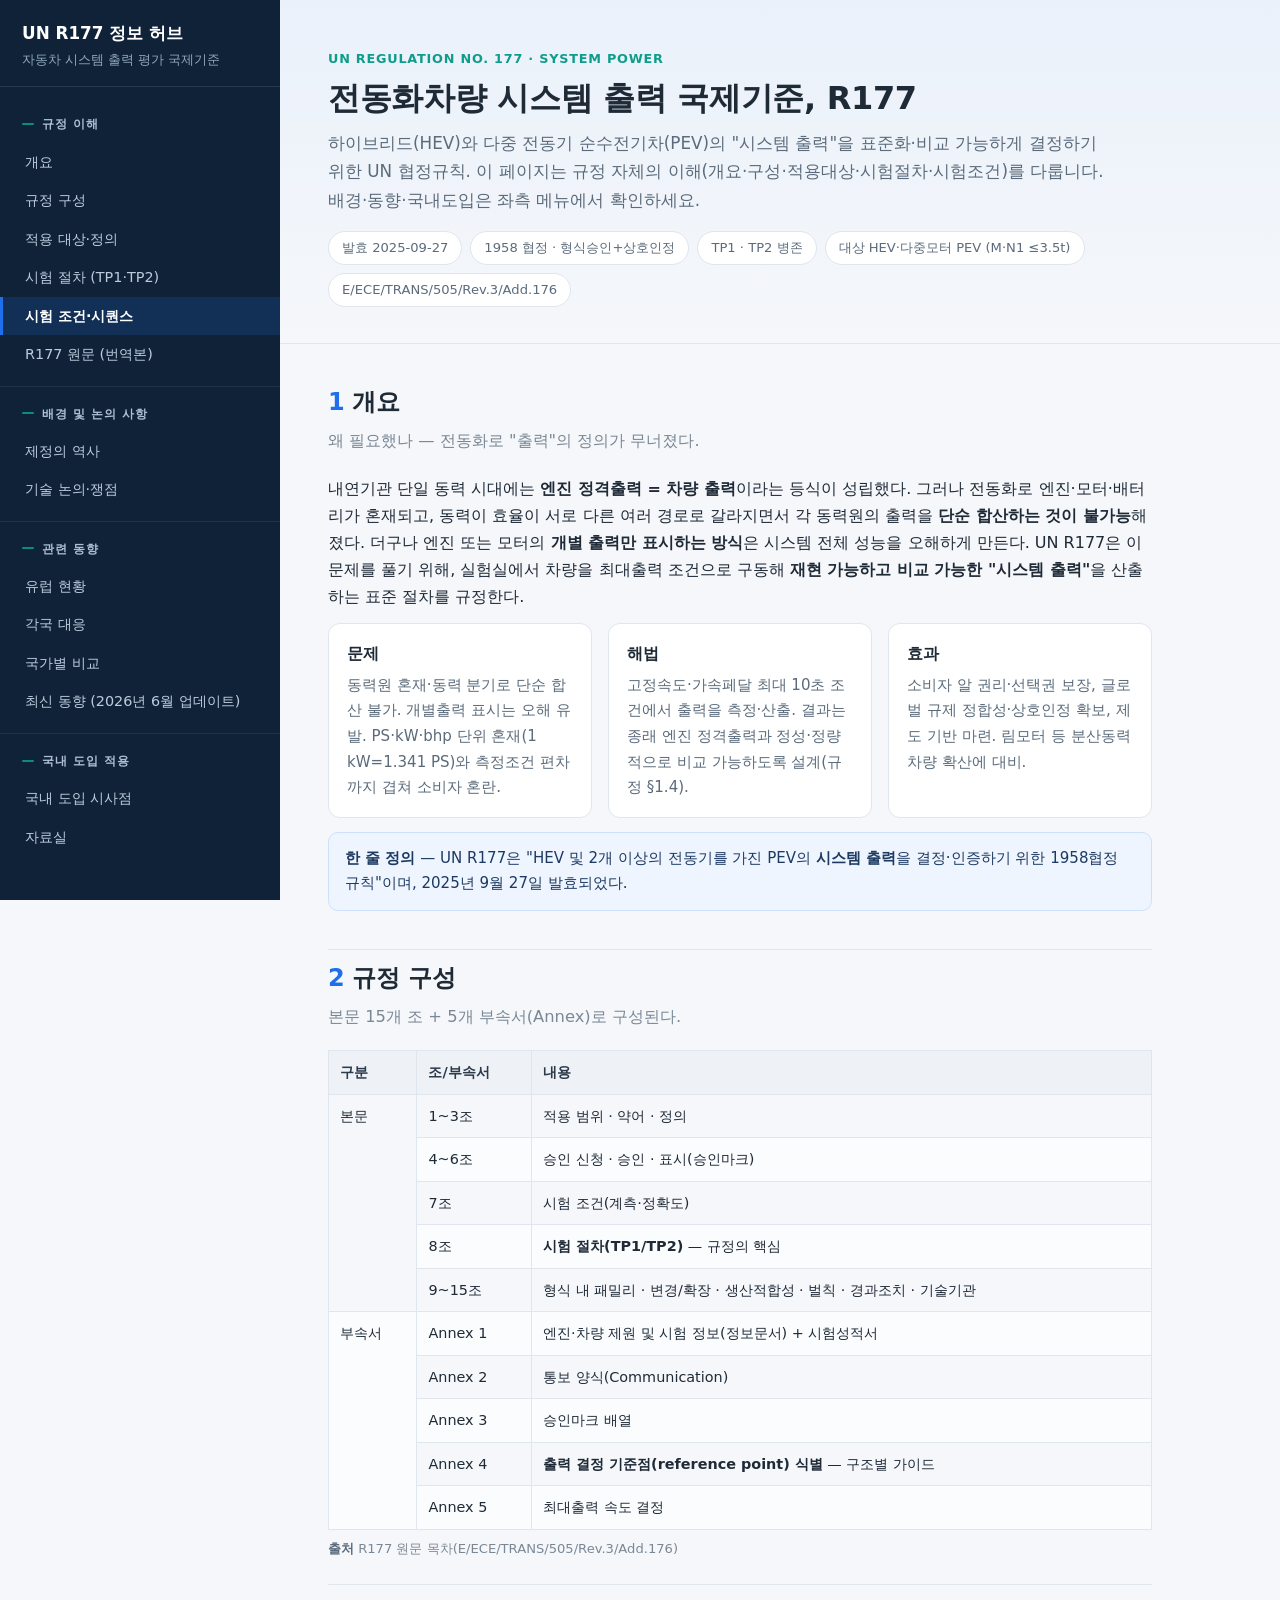
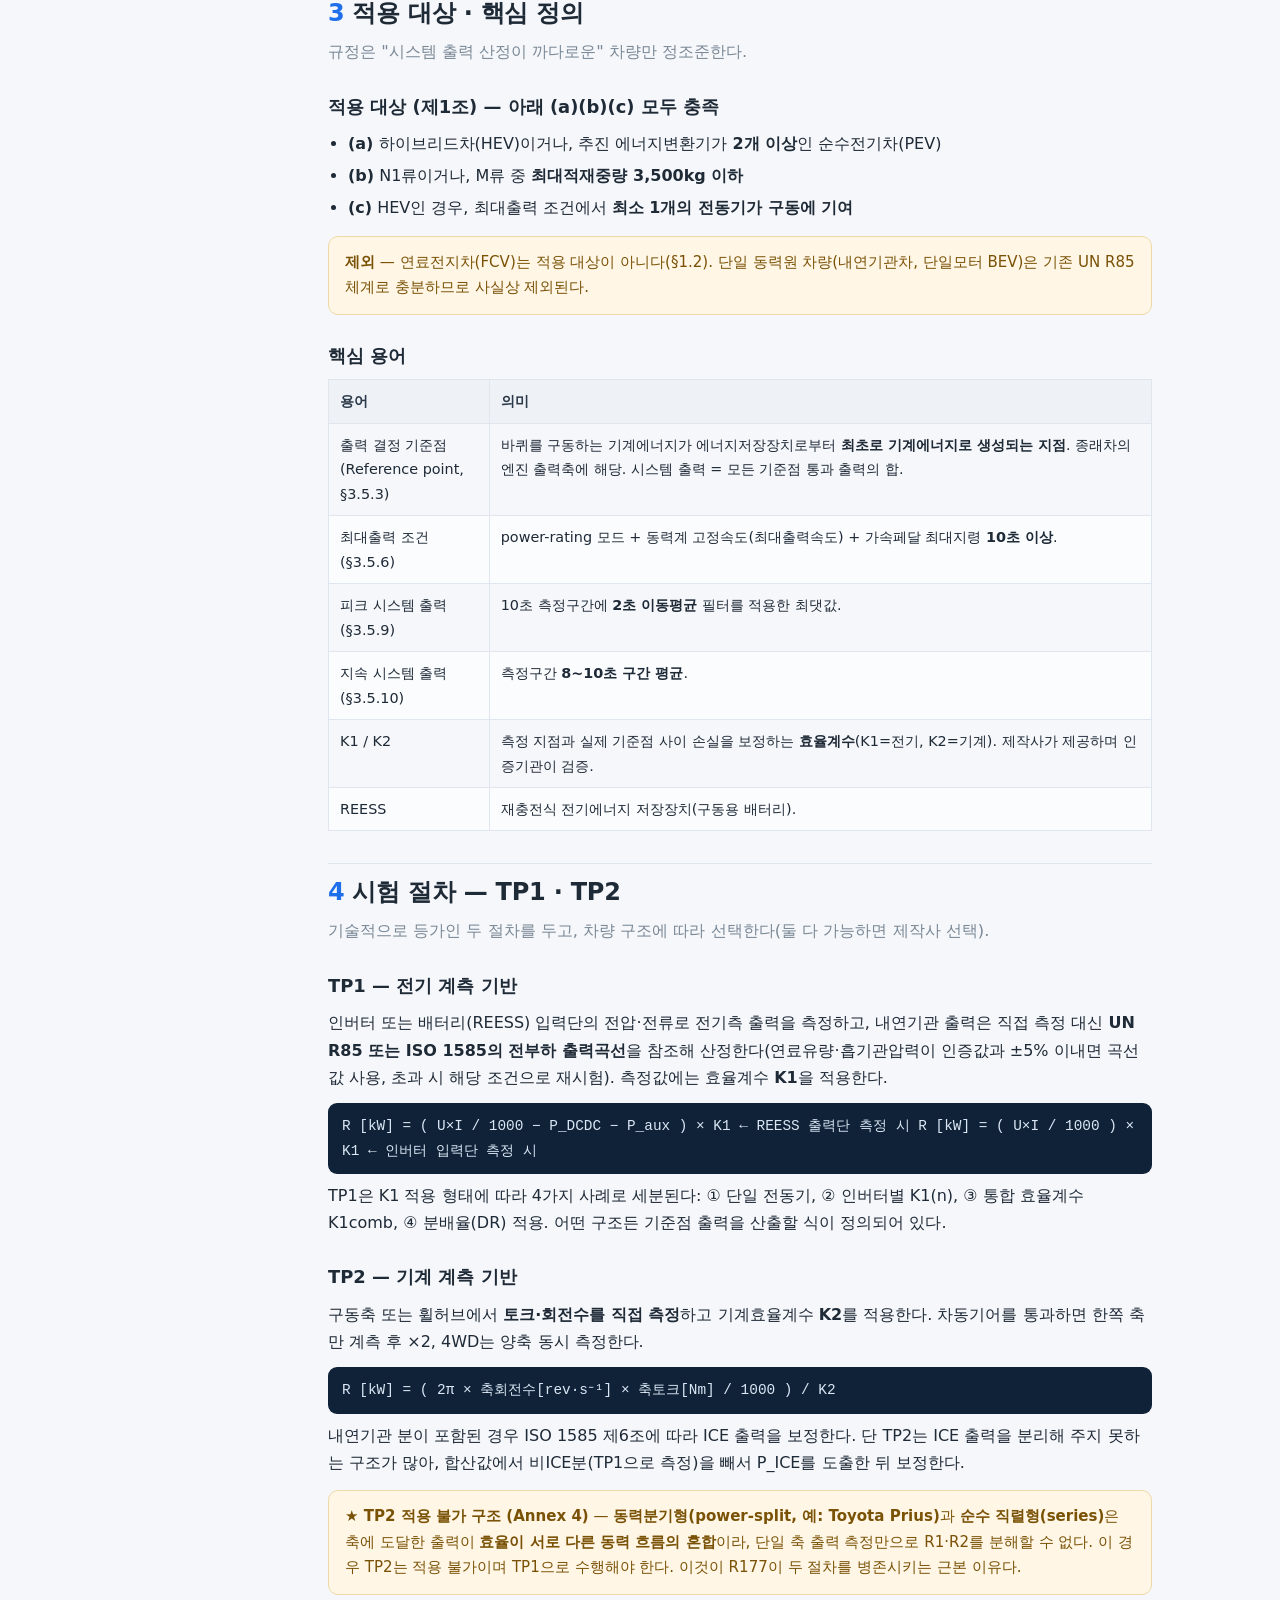
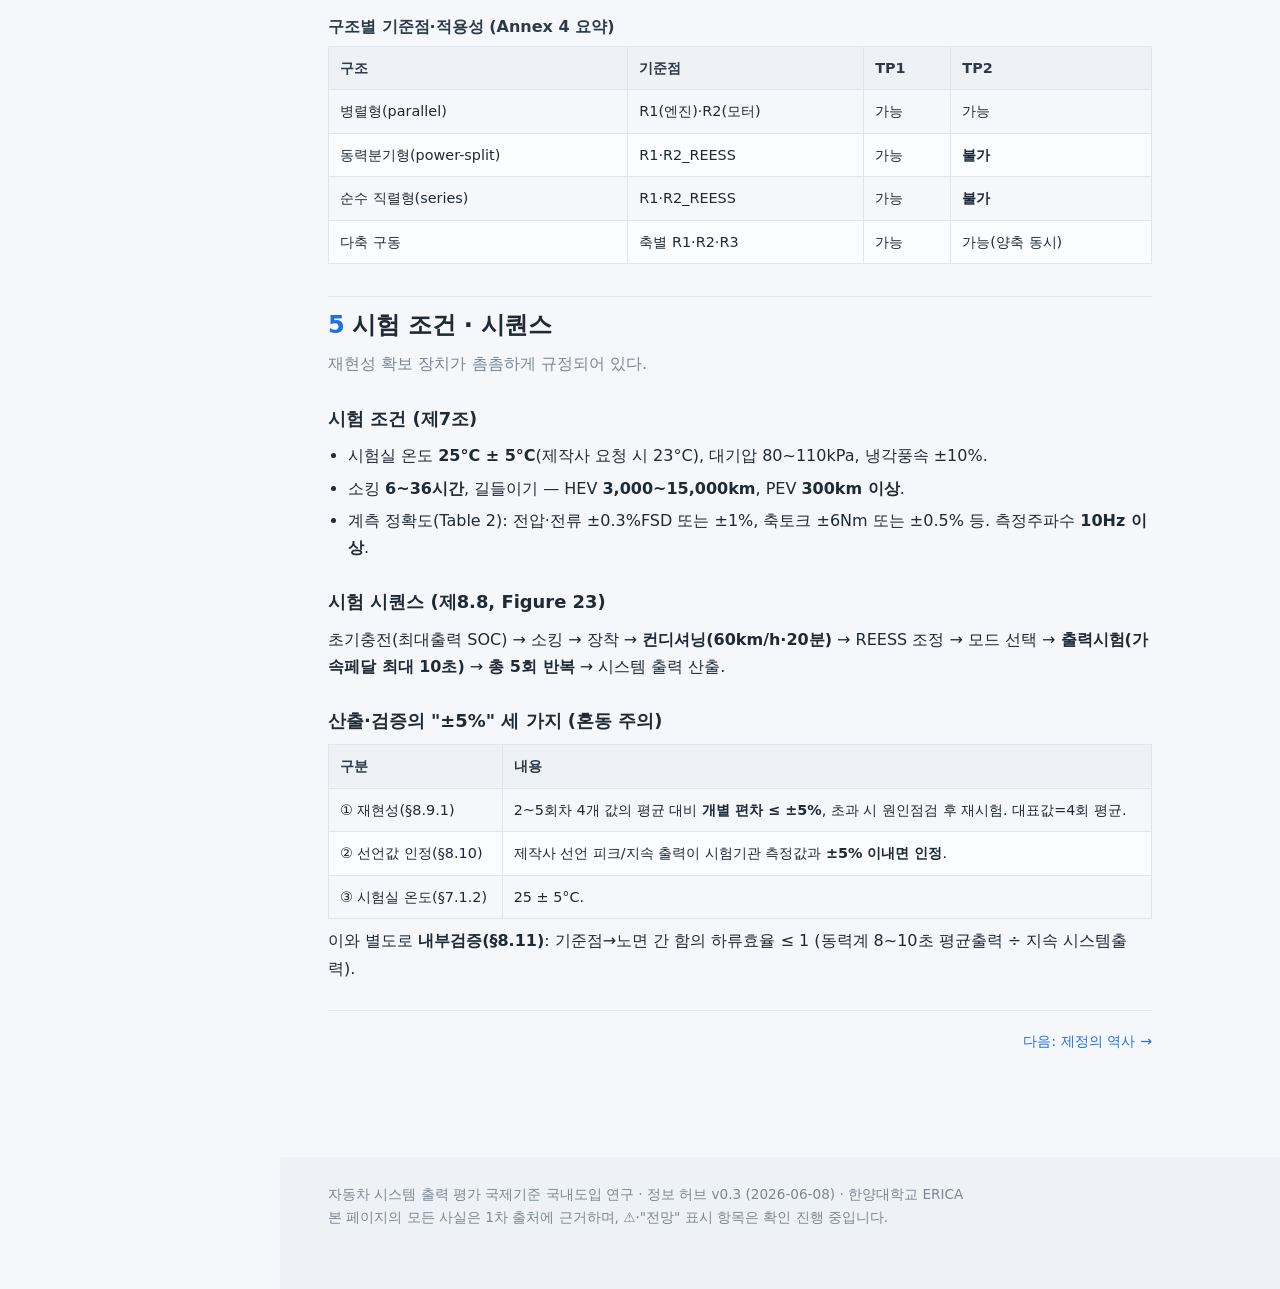
==== index.html @ b16c47c7 "Initial commit: 자동차 출력 평가 기준 웹사이트" ====
<!DOCTYPE html>
<html lang="ko">
<head>
<meta charset="UTF-8">
<meta name="viewport" content="width=device-width, initial-scale=1.0">
<title>규정 이해 — UN R177 정보 허브</title>
<link rel="stylesheet" href="styles.css">
</head>
<body data-page="index">
<div class="layout">
<aside id="sidebar"></aside>
<main>

<div class="hero">
  <div class="kick">UN Regulation No. 177 · System Power</div>
  <h1>전동화차량 시스템 출력 국제기준, R177</h1>
  <p>하이브리드(HEV)와 다중 전동기 순수전기차(PEV)의 "시스템 출력"을 표준화·비교 가능하게 결정하기 위한 UN 협정규칙. 이 페이지는 규정 자체의 이해(개요·구성·적용대상·시험절차·시험조건)를 다룹니다. 배경·동향·국내도입은 좌측 메뉴에서 확인하세요.</p>
  <div class="chips">
    <span class="chip">발효 2025-09-27</span>
    <span class="chip">1958 협정 · 형식승인+상호인정</span>
    <span class="chip">TP1 · TP2 병존</span>
    <span class="chip">대상 HEV·다중모터 PEV (M·N1 ≤3.5t)</span>
    <span class="chip">E/ECE/TRANS/505/Rev.3/Add.176</span>
  </div>
</div>

<div class="content">

<section id="overview">
  <h2><span class="num">1</span>개요</h2>
  <p class="lead">왜 필요했나 — 전동화로 "출력"의 정의가 무너졌다.</p>
  <p>내연기관 단일 동력 시대에는 <b>엔진 정격출력 = 차량 출력</b>이라는 등식이 성립했다. 그러나 전동화로 엔진·모터·배터리가 혼재되고, 동력이 효율이 서로 다른 여러 경로로 갈라지면서 각 동력원의 출력을 <b>단순 합산하는 것이 불가능</b>해졌다. 더구나 엔진 또는 모터의 <b>개별 출력만 표시하는 방식</b>은 시스템 전체 성능을 오해하게 만든다. UN R177은 이 문제를 풀기 위해, 실험실에서 차량을 최대출력 조건으로 구동해 <b>재현 가능하고 비교 가능한 "시스템 출력"</b>을 산출하는 표준 절차를 규정한다.</p>
  <div class="grid g3">
    <div class="card"><h4>문제</h4><p>동력원 혼재·동력 분기로 단순 합산 불가. 개별출력 표시는 오해 유발. PS·kW·bhp 단위 혼재(1 kW=1.341 PS)와 측정조건 편차까지 겹쳐 소비자 혼란.</p></div>
    <div class="card"><h4>해법</h4><p>고정속도·가속페달 최대 10초 조건에서 출력을 측정·산출. 결과는 종래 엔진 정격출력과 정성·정량적으로 비교 가능하도록 설계(규정 §1.4).</p></div>
    <div class="card"><h4>효과</h4><p>소비자 알 권리·선택권 보장, 글로벌 규제 정합성·상호인정 확보, 제도 기반 마련. 림모터 등 분산동력 차량 확산에 대비.</p></div>
  </div>
  <div class="callout info"><b>한 줄 정의</b> — UN R177은 "HEV 및 2개 이상의 전동기를 가진 PEV의 <b>시스템 출력</b>을 결정·인증하기 위한 1958협정 규칙"이며, 2025년 9월 27일 발효되었다.</div>
</section>

<section id="structure">
  <h2><span class="num">2</span>규정 구성</h2>
  <p class="lead">본문 15개 조 + 5개 부속서(Annex)로 구성된다.</p>
  <table>
    <thead><tr><th>구분</th><th>조/부속서</th><th>내용</th></tr></thead>
    <tbody>
      <tr><td rowspan="5">본문</td><td>1~3조</td><td>적용 범위 · 약어 · 정의</td></tr>
      <tr><td>4~6조</td><td>승인 신청 · 승인 · 표시(승인마크)</td></tr>
      <tr><td>7조</td><td>시험 조건(계측·정확도)</td></tr>
      <tr><td>8조</td><td><b>시험 절차(TP1/TP2)</b> — 규정의 핵심</td></tr>
      <tr><td>9~15조</td><td>형식 내 패밀리 · 변경/확장 · 생산적합성 · 벌칙 · 경과조치 · 기술기관</td></tr>
      <tr><td rowspan="5">부속서</td><td>Annex 1</td><td>엔진·차량 제원 및 시험 정보(정보문서) + 시험성적서</td></tr>
      <tr><td>Annex 2</td><td>통보 양식(Communication)</td></tr>
      <tr><td>Annex 3</td><td>승인마크 배열</td></tr>
      <tr><td>Annex 4</td><td><b>출력 결정 기준점(reference point) 식별</b> — 구조별 가이드</td></tr>
      <tr><td>Annex 5</td><td>최대출력 속도 결정</td></tr>
    </tbody>
  </table>
  <div class="src"><b>출처</b> R177 원문 목차(E/ECE/TRANS/505/Rev.3/Add.176)</div>
</section>

<section id="scope">
  <h2><span class="num">3</span>적용 대상 · 핵심 정의</h2>
  <p class="lead">규정은 "시스템 출력 산정이 까다로운" 차량만 정조준한다.</p>
  <h3>적용 대상 (제1조) — 아래 (a)(b)(c) 모두 충족</h3>
  <ul>
    <li><b>(a)</b> 하이브리드차(HEV)이거나, 추진 에너지변환기가 <b>2개 이상</b>인 순수전기차(PEV)</li>
    <li><b>(b)</b> N1류이거나, M류 중 <b>최대적재중량 3,500kg 이하</b></li>
    <li><b>(c)</b> HEV인 경우, 최대출력 조건에서 <b>최소 1개의 전동기가 구동에 기여</b></li>
  </ul>
  <div class="callout warn"><b>제외</b> — 연료전지차(FCV)는 적용 대상이 아니다(§1.2). 단일 동력원 차량(내연기관차, 단일모터 BEV)은 기존 UN R85 체계로 충분하므로 사실상 제외된다.</div>
  <h3>핵심 용어</h3>
  <table>
    <thead><tr><th>용어</th><th>의미</th></tr></thead>
    <tbody>
      <tr><td>출력 결정 기준점<br>(Reference point, §3.5.3)</td><td>바퀴를 구동하는 기계에너지가 에너지저장장치로부터 <b>최초로 기계에너지로 생성되는 지점</b>. 종래차의 엔진 출력축에 해당. 시스템 출력 = 모든 기준점 통과 출력의 합.</td></tr>
      <tr><td>최대출력 조건(§3.5.6)</td><td>power-rating 모드 + 동력계 고정속도(최대출력속도) + 가속페달 최대지령 <b>10초 이상</b>.</td></tr>
      <tr><td>피크 시스템 출력(§3.5.9)</td><td>10초 측정구간에 <b>2초 이동평균</b> 필터를 적용한 최댓값.</td></tr>
      <tr><td>지속 시스템 출력(§3.5.10)</td><td>측정구간 <b>8~10초 구간 평균</b>.</td></tr>
      <tr><td>K1 / K2</td><td>측정 지점과 실제 기준점 사이 손실을 보정하는 <b>효율계수</b>(K1=전기, K2=기계). 제작사가 제공하며 인증기관이 검증.</td></tr>
      <tr><td>REESS</td><td>재충전식 전기에너지 저장장치(구동용 배터리).</td></tr>
    </tbody>
  </table>
</section>

<section id="procedure">
  <h2><span class="num">4</span>시험 절차 — TP1 · TP2</h2>
  <p class="lead">기술적으로 등가인 두 절차를 두고, 차량 구조에 따라 선택한다(둘 다 가능하면 제작사 선택).</p>
  <h3>TP1 — 전기 계측 기반</h3>
  <p>인버터 또는 배터리(REESS) 입력단의 전압·전류로 전기측 출력을 측정하고, 내연기관 출력은 직접 측정 대신 <b>UN R85 또는 ISO 1585의 전부하 출력곡선</b>을 참조해 산정한다(연료유량·흡기관압력이 인증값과 ±5% 이내면 곡선값 사용, 초과 시 해당 조건으로 재시험). 측정값에는 효율계수 <b>K1</b>을 적용한다.</p>
  <div class="formula">R [kW] = ( U×I / 1000  −  P_DCDC  −  P_aux ) × K1   ← REESS 출력단 측정 시
R [kW] = ( U×I / 1000 ) × K1                          ← 인버터 입력단 측정 시</div>
  <p>TP1은 K1 적용 형태에 따라 4가지 사례로 세분된다: ① 단일 전동기, ② 인버터별 K1(n), ③ 통합 효율계수 K1comb, ④ 분배율(DR) 적용. 어떤 구조든 기준점 출력을 산출할 식이 정의되어 있다.</p>
  <h3>TP2 — 기계 계측 기반</h3>
  <p>구동축 또는 휠허브에서 <b>토크·회전수를 직접 측정</b>하고 기계효율계수 <b>K2</b>를 적용한다. 차동기어를 통과하면 한쪽 축만 계측 후 ×2, 4WD는 양축 동시 측정한다.</p>
  <div class="formula">R [kW] = ( 2π × 축회전수[rev·s⁻¹] × 축토크[Nm] / 1000 ) / K2</div>
  <p>내연기관 분이 포함된 경우 ISO 1585 제6조에 따라 ICE 출력을 보정한다. 단 TP2는 ICE 출력을 분리해 주지 못하는 구조가 많아, 합산값에서 비ICE분(TP1으로 측정)을 빼서 P_ICE를 도출한 뒤 보정한다.</p>
  <div class="callout warn"><b>★ TP2 적용 불가 구조 (Annex 4)</b> — <b>동력분기형(power-split, 예: Toyota Prius)</b>과 <b>순수 직렬형(series)</b>은 축에 도달한 출력이 <b>효율이 서로 다른 동력 흐름의 혼합</b>이라, 단일 축 출력 측정만으로 R1·R2를 분해할 수 없다. 이 경우 TP2는 적용 불가이며 TP1으로 수행해야 한다. 이것이 R177이 두 절차를 병존시키는 근본 이유다.</div>
  <h4>구조별 기준점·적용성 (Annex 4 요약)</h4>
  <table>
    <thead><tr><th>구조</th><th>기준점</th><th>TP1</th><th>TP2</th></tr></thead>
    <tbody>
      <tr><td>병렬형(parallel)</td><td>R1(엔진)·R2(모터)</td><td>가능</td><td>가능</td></tr>
      <tr><td>동력분기형(power-split)</td><td>R1·R2_REESS</td><td>가능</td><td><b>불가</b></td></tr>
      <tr><td>순수 직렬형(series)</td><td>R1·R2_REESS</td><td>가능</td><td><b>불가</b></td></tr>
      <tr><td>다축 구동</td><td>축별 R1·R2·R3</td><td>가능</td><td>가능(양축 동시)</td></tr>
    </tbody>
  </table>
</section>

<section id="conditions">
  <h2><span class="num">5</span>시험 조건 · 시퀀스</h2>
  <p class="lead">재현성 확보 장치가 촘촘하게 규정되어 있다.</p>
  <h3>시험 조건 (제7조)</h3>
  <ul>
    <li>시험실 온도 <b>25°C ± 5°C</b>(제작사 요청 시 23°C), 대기압 80~110kPa, 냉각풍속 ±10%.</li>
    <li>소킹 <b>6~36시간</b>, 길들이기 — HEV <b>3,000~15,000km</b>, PEV <b>300km 이상</b>.</li>
    <li>계측 정확도(Table 2): 전압·전류 ±0.3%FSD 또는 ±1%, 축토크 ±6Nm 또는 ±0.5% 등. 측정주파수 <b>10Hz 이상</b>.</li>
  </ul>
  <h3>시험 시퀀스 (제8.8, Figure 23)</h3>
  <p>초기충전(최대출력 SOC) → 소킹 → 장착 → <b>컨디셔닝(60km/h·20분)</b> → REESS 조정 → 모드 선택 → <b>출력시험(가속페달 최대 10초)</b> → <b>총 5회 반복</b> → 시스템 출력 산출.</p>
  <h3>산출·검증의 "±5%" 세 가지 (혼동 주의)</h3>
  <table>
    <thead><tr><th>구분</th><th>내용</th></tr></thead>
    <tbody>
      <tr><td>① 재현성(§8.9.1)</td><td>2~5회차 4개 값의 평균 대비 <b>개별 편차 ≤ ±5%</b>, 초과 시 원인점검 후 재시험. 대표값=4회 평균.</td></tr>
      <tr><td>② 선언값 인정(§8.10)</td><td>제작사 선언 피크/지속 출력이 시험기관 측정값과 <b>±5% 이내면 인정</b>.</td></tr>
      <tr><td>③ 시험실 온도(§7.1.2)</td><td>25 ± 5°C.</td></tr>
    </tbody>
  </table>
  <p>이와 별도로 <b>내부검증(§8.11)</b>: 기준점→노면 간 함의 하류효율 ≤ 1 (동력계 8~10초 평균출력 ÷ 지속 시스템출력).</p>
  <div class="pagenav"><span></span><a href="history.html">다음: 제정의 역사 →</a></div>
</section>

</div>
<footer>
  자동차 시스템 출력 평가 국제기준 국내도입 연구 · 정보 허브 v0.3 (2026-06-08) · 한양대학교 ERICA<br>
  본 페이지의 모든 사실은 1차 출처에 근거하며, ⚠️·"전망" 표시 항목은 확인 진행 중입니다.
</footer>
</main>
</div>
<script src="nav.js"></script>
</body>
</html>
---- styles.css ----
:root{
  --bg:#f5f7fa; --surface:#ffffff; --surface2:#eef2f7; --line:#dfe6ee;
  --text:#1f2a37; --muted:#5b6b7b; --soft:#7a8896;
  --accent:#1f6feb; --accent-d:#1452c4; --teal:#0f9d8b; --warn:#b9770a; --warn-bg:#fff6e6;
  --ok:#0f9d6b; --ok-bg:#e8f7f0; --sidebar:#0f2238;
}
*{box-sizing:border-box}
html{scroll-behavior:smooth}
body{margin:0;font-family:"Segoe UI","Malgun Gothic","Apple SD Gothic Neo",system-ui,sans-serif;
  background:var(--bg);color:var(--text);line-height:1.7;font-size:16px}
a{color:var(--accent);text-decoration:none}
a:hover{text-decoration:underline}
/* layout */
.layout{display:grid;grid-template-columns:280px 1fr;min-height:100vh}
/* sidebar */
aside{position:sticky;top:0;align-self:start;height:100vh;overflow-y:auto;
  background:var(--sidebar);color:#cdd9e6;padding:22px 0}
aside a.brand{display:block;padding:0 22px 16px;border-bottom:1px solid rgba(255,255,255,.1);
  margin-bottom:10px;border-left:none}
aside a.brand:hover{background:none;text-decoration:none}
aside .brand .t{color:#fff;font-weight:700;font-size:1.05rem;line-height:1.35}
aside .brand .s{color:#8fa6bd;font-size:.8rem;margin-top:4px}
aside .group{padding:16px 0 4px;margin-top:8px;border-top:1px solid rgba(255,255,255,.07)}
aside .group:first-of-type{margin-top:0;border-top:none}
aside .group .h{color:#aebfd2;font-size:.78rem;font-weight:700;letter-spacing:.07em;
  padding:0 22px 8px;display:flex;align-items:center;gap:8px}
aside .group .h::before{content:"";width:12px;height:2px;border-radius:2px;background:var(--teal);flex:none;opacity:.85}
aside a{display:block;color:#bcccdc;padding:7px 22px;font-size:.9rem;border-left:3px solid transparent}
aside a:hover{background:rgba(255,255,255,.06);color:#fff;text-decoration:none}
aside a.active{color:#fff;border-left-color:var(--accent);background:rgba(31,111,235,.16);font-weight:600}
/* main */
main{min-width:0}
.hero{background:linear-gradient(180deg,#eaf1fb,#f5f7fa);border-bottom:1px solid var(--line);padding:48px 48px 36px}
.hero .kick{color:var(--teal);font-weight:700;letter-spacing:.06em;font-size:.8rem;text-transform:uppercase}
.hero h1{font-size:2rem;margin:.25em 0 .35em;line-height:1.25;letter-spacing:-.01em}
.hero p{color:var(--muted);max-width:780px;margin:0;font-size:1.05rem}
.chips{margin-top:16px;display:flex;flex-wrap:wrap;gap:8px}
.chip{background:var(--surface);border:1px solid var(--line);border-radius:999px;padding:5px 13px;font-size:.82rem;color:var(--muted)}
/* page header (sub-pages) */
.pagehead{background:linear-gradient(180deg,#eaf1fb,#f5f7fa);border-bottom:1px solid var(--line);padding:36px 48px 26px}
.pagehead .kick{color:var(--teal);font-weight:700;letter-spacing:.06em;font-size:.8rem;text-transform:uppercase}
.pagehead h1{font-size:1.75rem;margin:.2em 0 0;letter-spacing:-.01em;color:#10233c}
.pagehead .sub{color:var(--soft);font-size:.85rem;margin-top:6px}
.content{padding:30px 48px 80px;max-width:920px}
section{padding:8px 0 24px;border-bottom:1px solid var(--line)}
section:last-child{border-bottom:none}
h2{font-size:1.5rem;margin:0 0 4px;letter-spacing:-.01em;scroll-margin-top:16px}
h2 .num{color:var(--accent);font-weight:800;margin-right:8px}
.lead{color:var(--soft);margin:0 0 20px;font-size:1.02rem}
h3{font-size:1.12rem;margin:26px 0 8px}
h4{font-size:1rem;margin:18px 0 6px;color:#2c3a4a}
p{margin:0 0 12px}
ul,ol{margin:0 0 14px;padding-left:20px}
li{margin:5px 0}
.grid{display:grid;gap:16px}
.g2{grid-template-columns:1fr 1fr}
.g3{grid-template-columns:repeat(3,1fr)}
.card{background:var(--surface);border:1px solid var(--line);border-radius:12px;padding:16px 18px}
.card h4{margin:0 0 6px;color:var(--text)}
.card p{margin:0;color:var(--muted);font-size:.94rem}
table{width:100%;border-collapse:collapse;font-size:.9rem;margin:6px 0 8px}
th,td{border:1px solid var(--line);padding:9px 11px;text-align:left;vertical-align:top}
th{background:var(--surface2);font-weight:700;color:#2c3a4a}
tr:nth-child(even) td{background:#fafcfe}
.formula{background:#0f2238;color:#dbe7f5;border-radius:9px;padding:11px 14px;font-family:Consolas,"Courier New",monospace;font-size:.9rem;overflow-x:auto;margin:8px 0}
.callout{border-radius:10px;padding:13px 16px;margin:14px 0;font-size:.94rem;border:1px solid}
.info{background:#eef5ff;border-color:#cfe0fb;color:#1d3a63}
.warn{background:var(--warn-bg);border-color:#f0d9a8;color:#7a5206}
.ok{background:var(--ok-bg);border-color:#bce8d4;color:#0a5c3e}
.badge{font-size:.7rem;padding:2px 8px;border-radius:6px;font-weight:700;vertical-align:middle}
.b-ok{background:var(--ok-bg);color:var(--ok);border:1px solid #bce8d4}
.b-warn{background:var(--warn-bg);color:var(--warn);border:1px solid #f0d9a8}
.b-info{background:#eef5ff;color:var(--accent);border:1px solid #cfe0fb}
/* timeline */
.timeline{position:relative;margin:10px 0 0;padding-left:24px}
.timeline::before{content:"";position:absolute;left:7px;top:6px;bottom:6px;width:2px;background:var(--line)}
.tl{position:relative;padding:6px 0 14px 10px}
.tl::before{content:"";position:absolute;left:-21px;top:11px;width:11px;height:11px;border-radius:50%;background:var(--accent);box-shadow:0 0 0 4px #dbe8fc}
.tl .d{color:var(--accent-d);font-weight:700;font-size:.9rem}
.tl .e{color:var(--text)}
.src{font-size:.82rem;color:var(--soft);margin-top:8px}
.src b{color:var(--muted)}
.pagenav{display:flex;justify-content:space-between;gap:12px;margin-top:28px;padding-top:18px;border-top:1px solid var(--line);font-size:.9rem}
.pagenav a{color:var(--accent)}
footer{padding:26px 48px 60px;color:var(--soft);font-size:.85rem;background:var(--surface2)}
.toggle{display:none}
@media(max-width:900px){
  .layout{grid-template-columns:1fr}
  aside{position:sticky;top:0;height:auto;max-height:none;z-index:20;padding:10px 0}
  aside .groups{display:none}
  aside.open .groups{display:block}
  .toggle{display:block;margin:8px 16px 4px;padding:8px 12px;background:rgba(255,255,255,.1);color:#fff;border:none;border-radius:8px;font-size:.9rem}
  .hero,.pagehead,.content,footer{padding-left:20px;padding-right:20px}
  .g2,.g3{grid-template-columns:1fr}
  .hero h1{font-size:1.6rem}
}
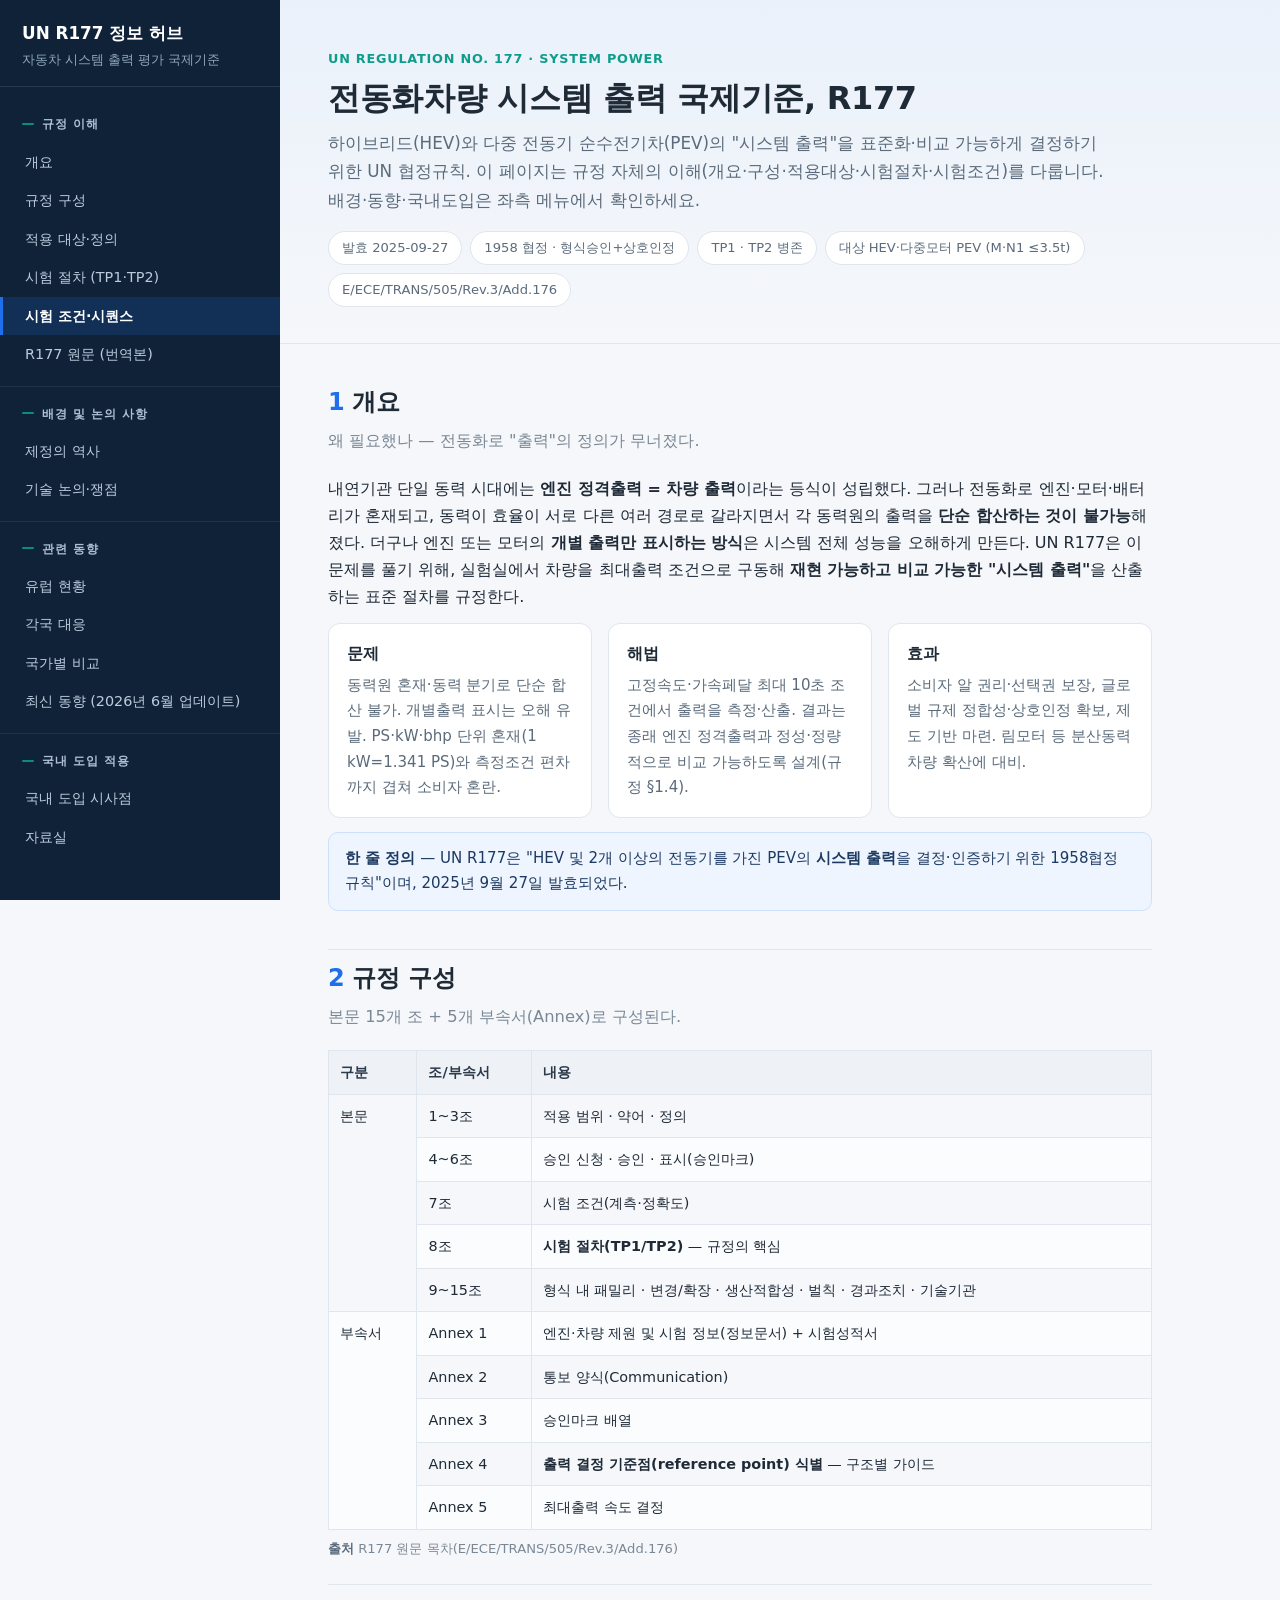
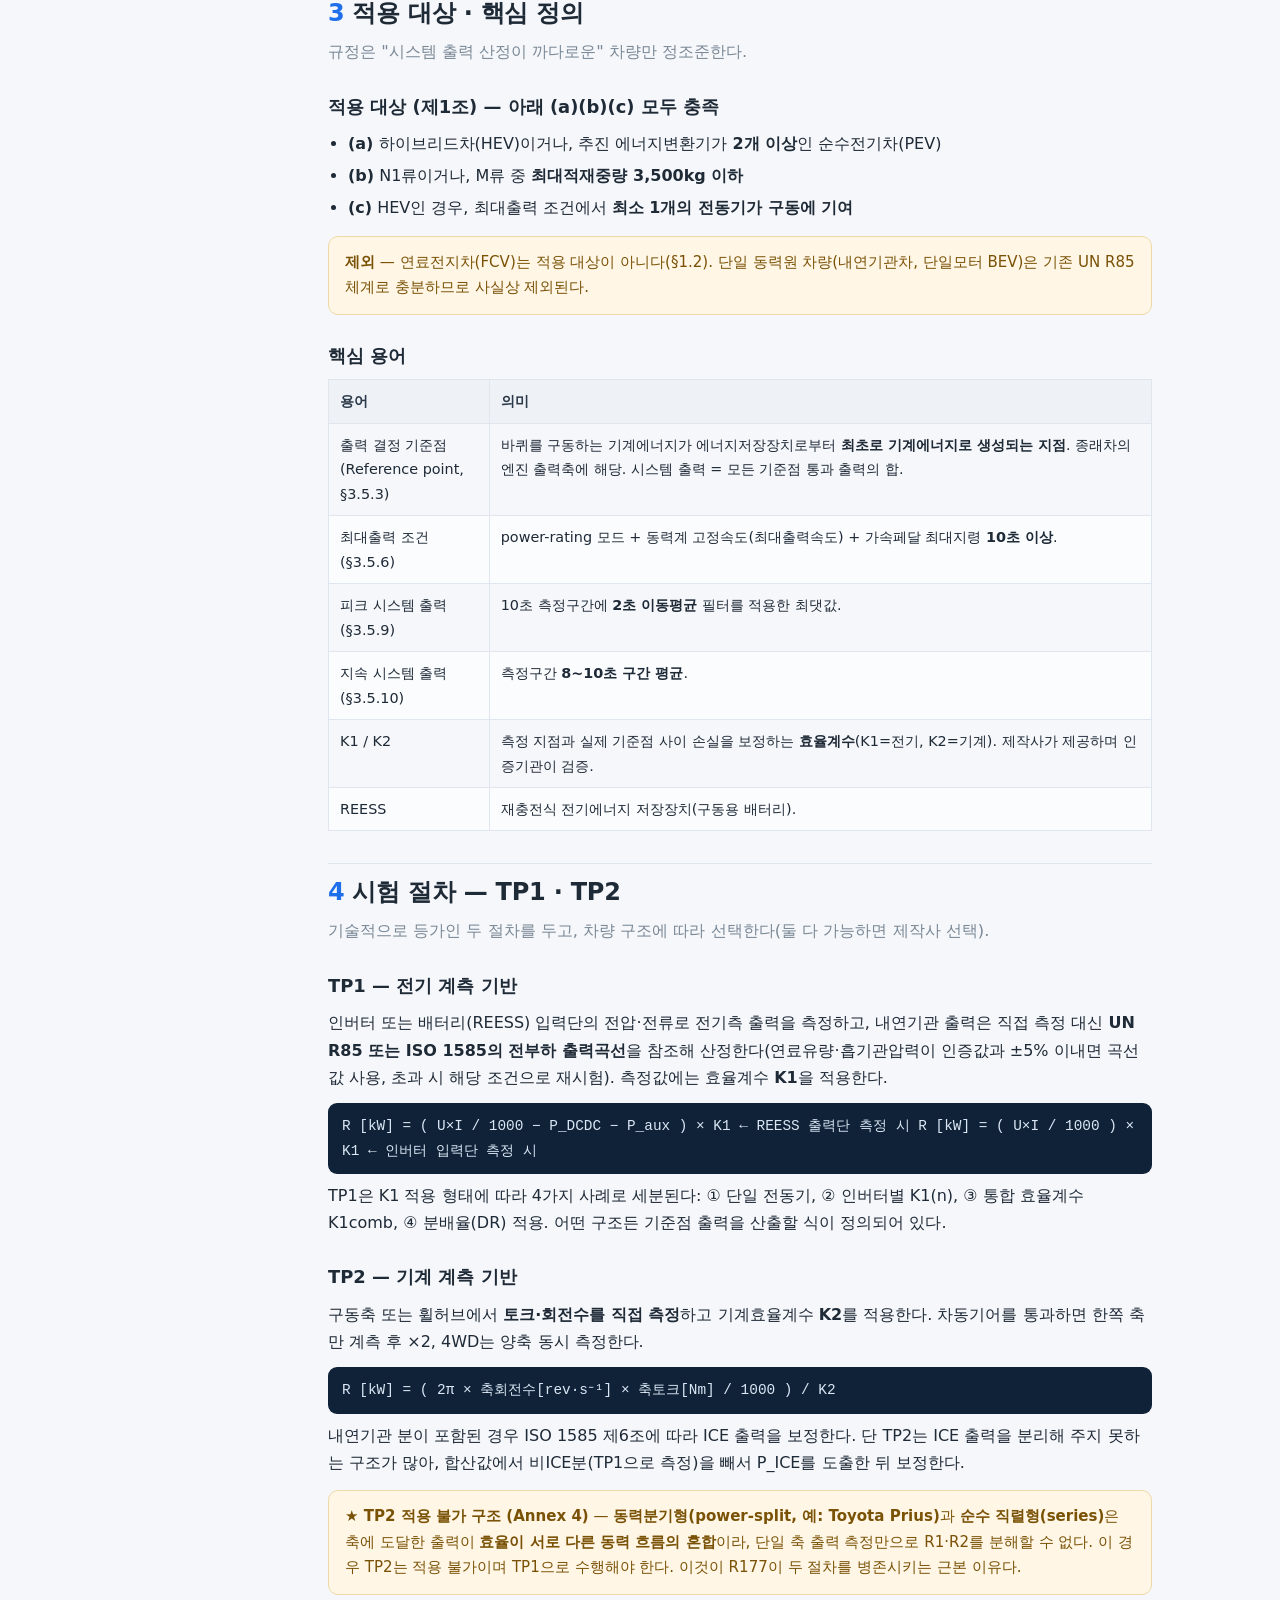
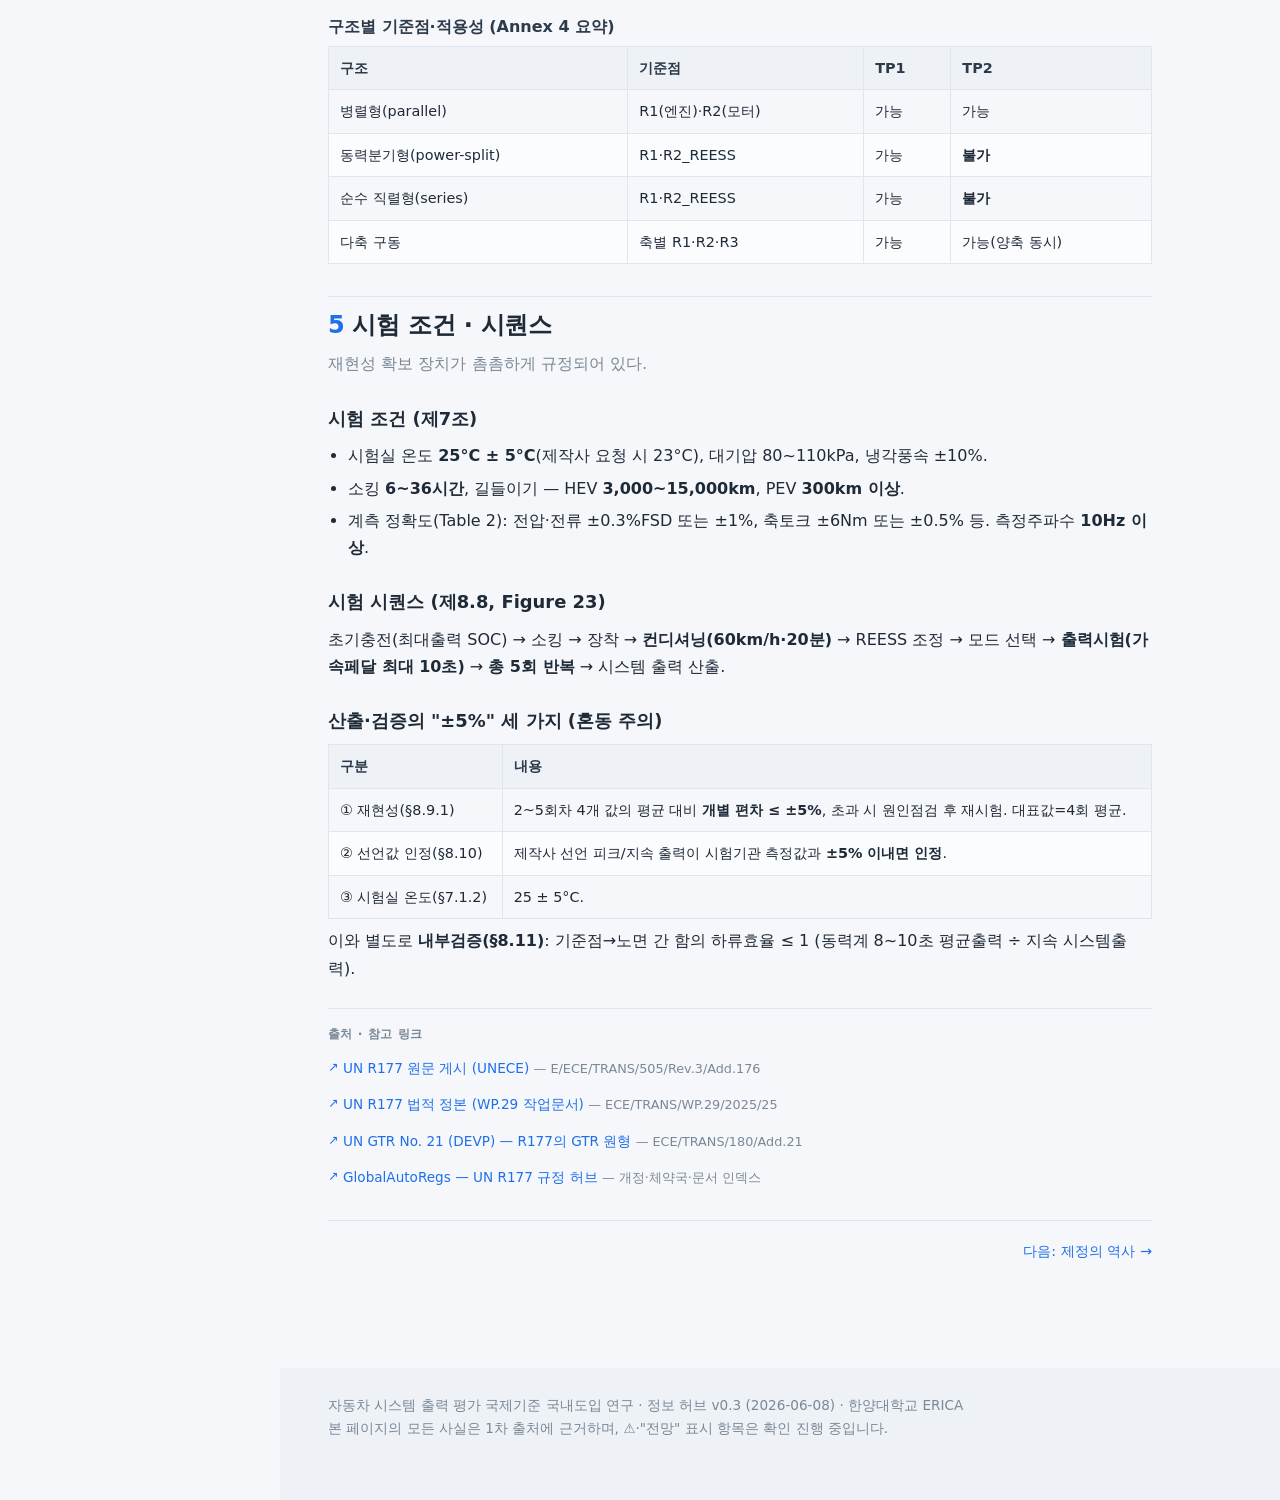
==== commit 61c369ff: "전 페이지 하단에 출처·참고 링크 섹션 추가 (styles.css .reflinks)" ====
--- a/index.html
+++ b/index.html
@@ -129,6 +129,15 @@
     </tbody>
   </table>
   <p>이와 별도로 <b>내부검증(§8.11)</b>: 기준점→노면 간 함의 하류효율 ≤ 1 (동력계 8~10초 평균출력 ÷ 지속 시스템출력).</p>
+  <div class="reflinks">
+    <h4>출처 · 참고 링크</h4>
+    <ul>
+      <li><a href="https://unece.org/transport/documents/2026/02/standards/addendum-176-un-regulation-no-177" target="_blank" rel="noopener">UN R177 원문 게시 (UNECE)</a> <span class="m">— E/ECE/TRANS/505/Rev.3/Add.176</span></li>
+      <li><a href="https://unece.org/sites/default/files/2025-02/ECE-TRANS-WP.29-2025-25e.pdf" target="_blank" rel="noopener">UN R177 법적 정본 (WP.29 작업문서)</a> <span class="m">— ECE/TRANS/WP.29/2025/25</span></li>
+      <li><a href="https://unece.org/transport/documents/2021/01/standards/un-gtr-no-21-determination-electrified-vehicle-power-devp" target="_blank" rel="noopener">UN GTR No. 21 (DEVP) — R177의 GTR 원형</a> <span class="m">— ECE/TRANS/180/Add.21</span></li>
+      <li><a href="https://globalautoregs.com/rules/309" target="_blank" rel="noopener">GlobalAutoRegs — UN R177 규정 허브</a> <span class="m">— 개정·체약국·문서 인덱스</span></li>
+    </ul>
+  </div>
   <div class="pagenav"><span></span><a href="history.html">다음: 제정의 역사 →</a></div>
 </section>
 
--- a/styles.css
+++ b/styles.css
@@ -80,6 +80,14 @@
 .tl .e{color:var(--text)}
 .src{font-size:.82rem;color:var(--soft);margin-top:8px}
 .src b{color:var(--muted)}
+.reflinks{margin:26px 0 4px;border-top:1px solid var(--line);padding-top:14px}
+.reflinks h4{margin:0 0 9px;font-size:.78rem;color:var(--soft);font-weight:700;letter-spacing:.04em;text-transform:uppercase}
+.reflinks ul{margin:0;padding:0;list-style:none;display:grid;gap:6px}
+.reflinks li{font-size:.85rem;line-height:1.5;padding-left:15px;position:relative;color:var(--muted)}
+.reflinks li::before{content:"↗";position:absolute;left:0;top:0;color:var(--accent);font-size:.78rem}
+.reflinks a{color:var(--accent)}
+.reflinks .m{color:var(--soft);font-size:.8rem}
+.reflinks .note{font-size:.78rem;color:var(--soft);margin:8px 0 0}
 .pagenav{display:flex;justify-content:space-between;gap:12px;margin-top:28px;padding-top:18px;border-top:1px solid var(--line);font-size:.9rem}
 .pagenav a{color:var(--accent)}
 footer{padding:26px 48px 60px;color:var(--soft);font-size:.85rem;background:var(--surface2)}
